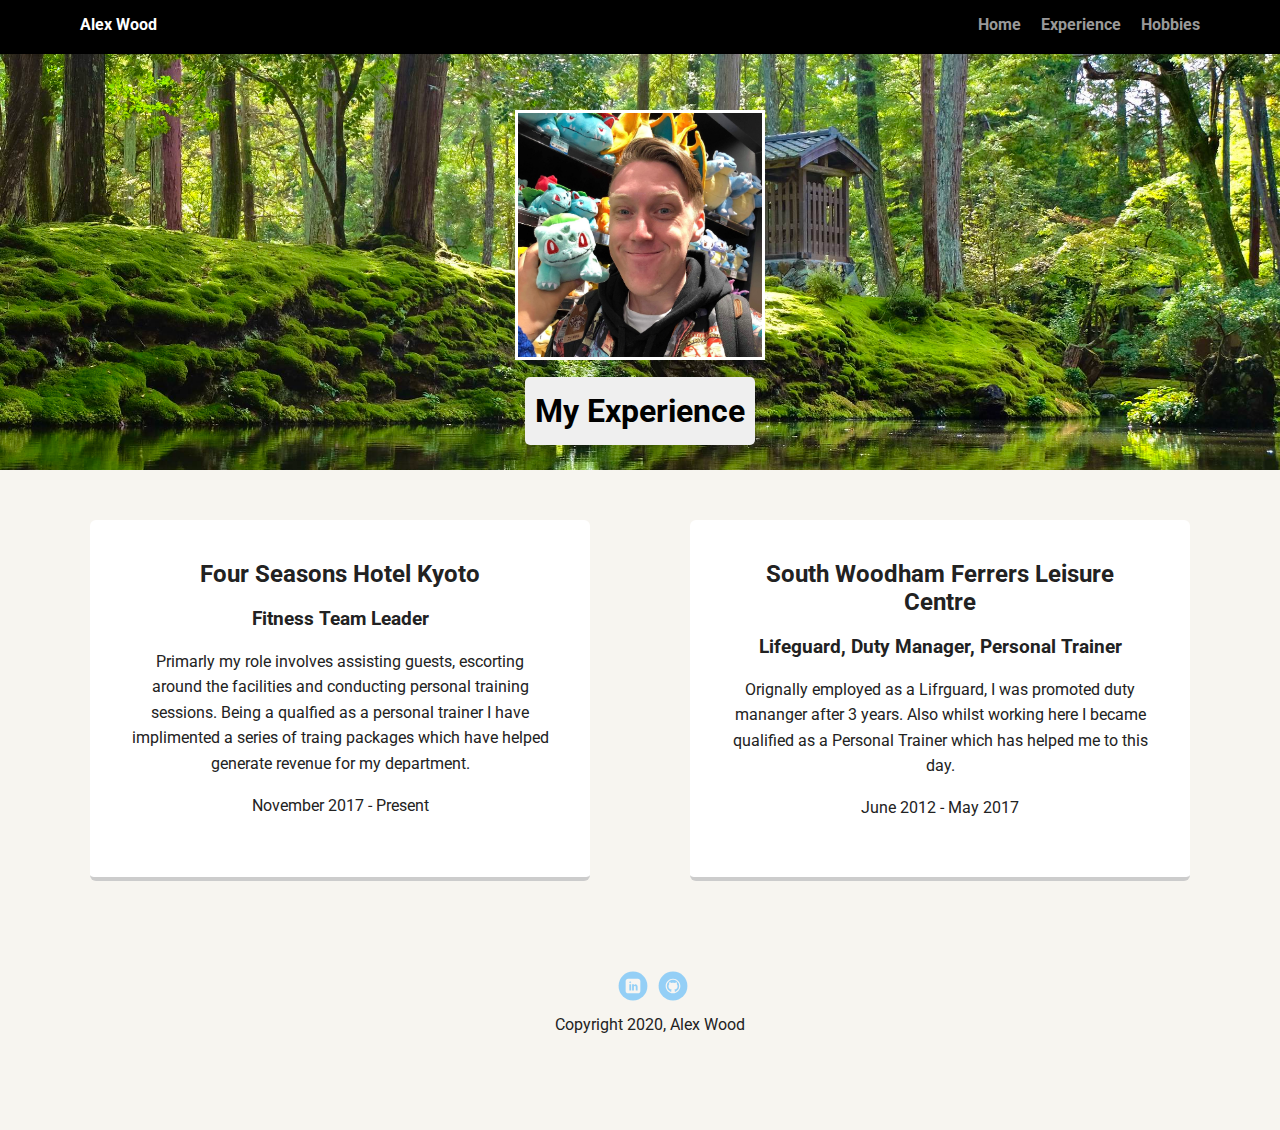
==== pages/experience.html @ b67d9c4a "Initial commit" ====
<!doctype html>
 <html lang="en">
  <head>
   <meta charset="utf-8">
   <title>Alex Wood's Profile</title>
   <meta name="viewport" content="width=device-width, initial-scale=1.0">
   <link rel="stylesheet" href="../styles.css">
   <link href="https://fonts.googleapis.com/css?family=Muli%7CRoboto:400,300,500,700,900" rel="stylesheet">
  </head>

  <body>
    <nav class="main-nav">
        <ul class="nav">
          <li class="name">Alex Wood</li>
          <li><a href="../index.html">Home</a></li>
          <li><a href="../pages/experience.html">Experience</a></li>
          <li><a href="../pages/hobbies.html">Hobbies</a></li>
        </ul>
    </nav>

    <header>
      <img src="../images/rsz_poke.jpg" alt="Picture of Alex Wood" class="profile-image">
      <h1 class="tag name">My Experience</h1>
    </header>

    <main class="flex">
        
        <section class="card">
            <h2>Four Seasons Hotel Kyoto</h2>
            <h3>Fitness Team Leader</h3>
            <p>Primarly my role involves assisting guests, escorting around the facilities and conducting personal training sessions. Being a qualfied as a personal trainer I have implimented a series of traing packages which have helped generate revenue for my department.</p>
            <p>November 2017 - Present</p>
        </section>

        <section class="card">
            <h2>South Woodham Ferrers Leisure Centre</h2>
            <h3>Lifeguard, Duty Manager, Personal Trainer</h3>
            <p>Orignally employed as a Lifrguard, I was promoted duty mananger after 3 years. Also whilst working here I became qualified as a Personal Trainer which has helped me to this day.</p>
            <p>June 2012 - May 2017</p>
        </section>
    </main>

    <footer>
      <ul>
        <li><a href="https://www.linkedin.com/in/alexander-wood-53498a11a/" class="social linkedin">LinkedIn</a></li>
        <li><a href="https://www.github.com/alexwooddev" class="social github">Github</a></li>
      </ul>
      <p class="copyright">Copyright 2020, Alex Wood</p>
    </footer>
  </body>
  </html>
---- styles.css ----
/* Global Layout Set-up */
* { 
  box-sizing: border-box;
}
  
body {
  margin: 0;
  padding: 0;
  text-align: center;
  font-family: 'Roboto', sans-serif;
  color: #222;
  background: #f7f5f0;
}
/* Link Styles */

a {
  text-decoration: none;
  color: #999;
}
a:hover {
  color: #6633ff;
}

/* Section Styles */

.main-nav {
  width: 100%;
  background: black;
  min-height: 30px;
  padding: 10px;
  position: fixed;
  text-align: center;
}
.nav {
  display: flex;
  justify-content: space-around;
  font-weight: 700;
  list-style-type: none;
  margin: 0 auto;
  padding: 0;
}

.nav .name {
    display: block;
    margin-right: auto;
    color: white;
}
.nav li {
  padding: 5px 10px 10px 10px;
}
.nav a {
  transition: all .5s;
}
.nav a:hover {
  color: white
}

header {
  text-align: center;
  background: url('images/green.jpg') no-repeat center;
  background-size: cover;
  overflow: hidden;
  padding-top: 60px;
}
header {
  line-height: 1.5;
}
header .profile-image {
  margin-top: 50px;
  width: 250px;
  height: 250px;
  border: 3px solid white;
  transition: all .5s;
}
header .profile-image:hover {
  transform: scale(1.2) rotate(5deg);
}
.tag {
  background-color: #efefef;
  color: black;
  padding: 10px;
  border-radius: 5px;
  display: table;
  margin: 10px auto;
} 
.location {
  background-color: #222;
  color: yellow;
}
.card {
  margin: 30px;
  padding: 20px 40px 40px;
  max-width: 500px;
  text-align: center;
  background: #fff;
  border-bottom: 4px solid #ccc;
  border-radius: 6px;
  transition: all .5s;
}
.card:hover {
  border-color: rgb(2, 138, 13);
}

ul.skills {
  padding: 0;
  text-align: center;
}

.skills li {
  border-radius: 6px;
  display: inline-block;
  background: #659b61;
  color: white;
  padding: 5px 10px;
  margin: 2px;
}

.skills li:nth-child(odd) {
  background: #44943d;
}

footer {
  width: 100%;
  min-height: 30px;
  padding: 20px 0 40px 20px;
}

footer .copyright {
  top: -8px;
  font-size: .75em;
}

footer ul {
  list-style-type: none;
  margin: 0;
  padding: 0;
}

footer ul li {
  display: inline-block;
}

a.social {
  display: inline-block;
  text-indent: -9999px;
  margin-left: 5px;
  width: 30px;
  height: 30px;
  background-size: 30px 30px;
  opacity: .4;
  transition: all .5s;
}
a.twitter {
  background-image: url(images/twitter.svg);
}
a.linkedin {
  background-image: url(images/linkedin.svg);
}
a.github {
  background-image: url(images/github.svg);
}
a.social:hover {
  opacity: 1;
}
.clearfix {
  clear: both;
}

/* Styles for larger screens */
@media screen and (min-width: 720px) {
  
  .flex {
      display: -ms-flexbox;      /* TWEENER - IE 10 */
      display: flex; 
      max-width: 1200px;
      -ms-flex-pack: distribute;
      justify-content: space-around;
      margin: 0 auto;
  }

  header {
    min-height: 470px;
  }

  .nav {
    max-width: 1200px;
    padding: 0 30px;
  }


  main {
    padding-top: 20px;
  }

  main p {
    line-height: 1.6em;
  }

  footer {
    font-size: 1.3em;
    max-width: 1200px;
    margin: 40px auto;
  }
}
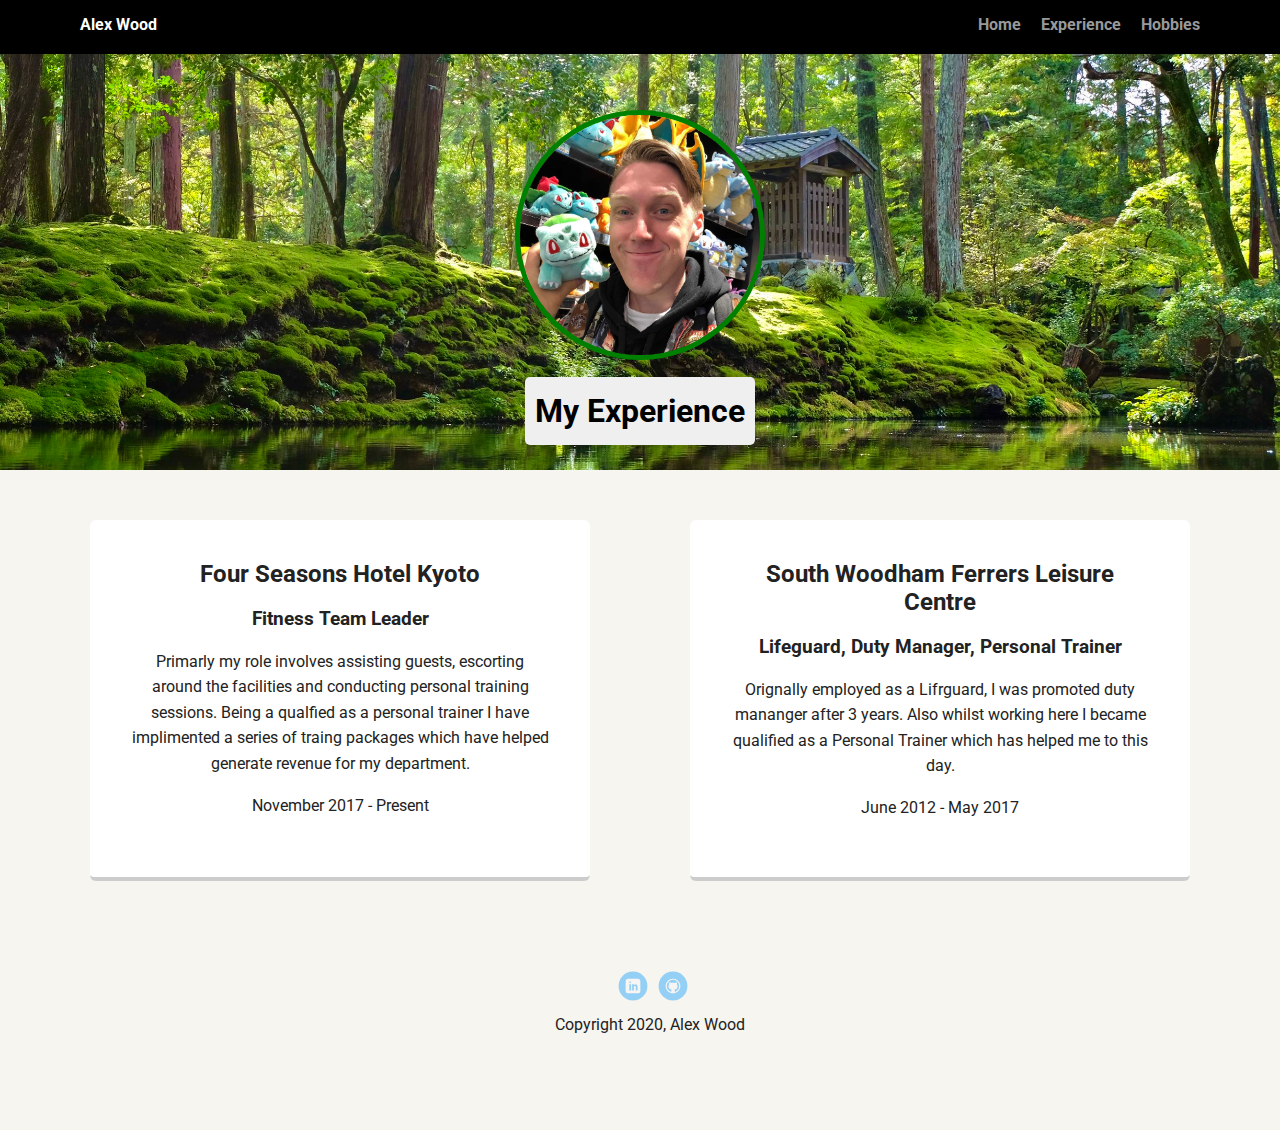
==== commit f4be5300: "slightly changed alt tag" ====
--- a/pages/experience.html
+++ b/pages/experience.html
@@ -19,7 +19,7 @@
     </nav>
 
     <header>
-      <img src="../images/rsz_poke.jpg" alt="Picture of Alex Wood" class="profile-image">
+      <img src="../images/rsz_poke.jpg" alt="2nd pic of Alex Wood" class="profile-image">
       <h1 class="tag name">My Experience</h1>
     </header>
 
--- a/styles.css
+++ b/styles.css
@@ -68,8 +68,9 @@
 header .profile-image {
   margin-top: 50px;
   width: 250px;
+  border-radius: 50%;
   height: 250px;
-  border: 3px solid white;
+  border: 5px solid green;
   transition: all .5s;
 }
 header .profile-image:hover {
